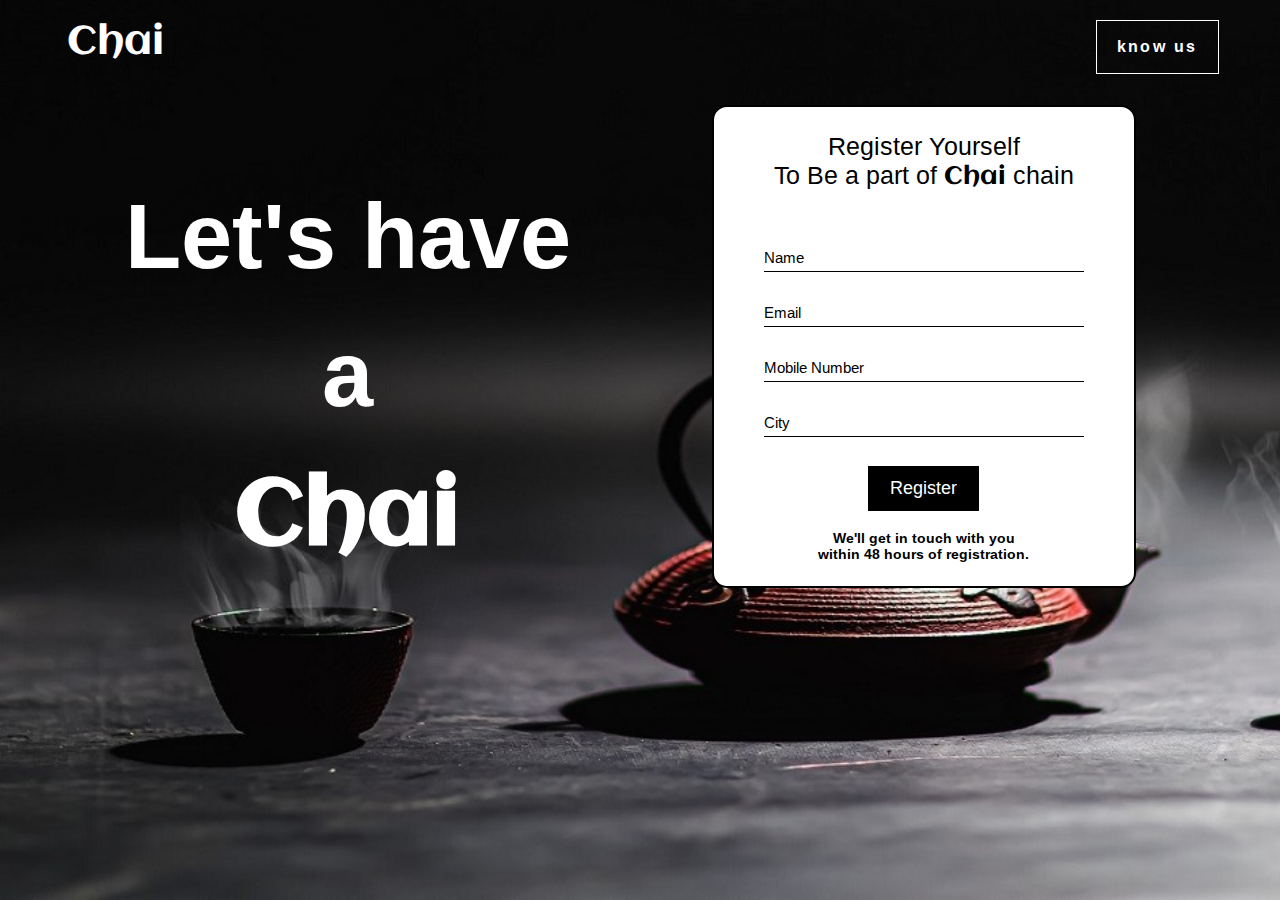
==== Task 1- Landing Page/index.html @ 9ddd6cd7 "Created separate directory for task1" ====
<!DOCTYPE html>
<html lang="en">
<head>
    <meta charset="UTF-8">
    <meta http-equiv="X-UA-Compatible" content="IE=edge">
    <meta name="viewport" content="width=device-width, initial-scale=1.0">
    <link href="https://fonts.googleapis.com/css2?family=Aclonica&family=Arimo&family=Teko:wght@500&family=The+Nautigal:wght@700&display=swap" rel="stylesheet">
    <link rel="stylesheet" href="style.css">
    <title>Chai :) Landing Page</title>
</head>
<body>
    <div class="first_view">
        <div class="nav">
            <p>Chai</p>
            <a href="#">know us</a>
        </div>
        <div class="head">
            <h1>Let's have <br> a <br> <span id="chai">Chai</span></h1>
            <div class="join-us-form">
                
                <form action="#">
                    <p>Register Yourself <br> To Be a part of <span id="form-chai">Chai</span> chain</p>
                    <div class="stylish-input">
                        <input type="text" name="name" autocomplete="off" required>
                        <label for="name" class="label-name">
                            <span class="content">Name</span>
                        </label>
                    </div>
                    <div class="stylish-input">
                        <input type="email" name="email" required>
                        <label for="email" class="label-name">
                            <span class="content">Email</span>
                        </label>
                    </div>
                    <div class="stylish-input">
                        <input type="tel" name="mobile" required>
                        <label for="mobile" class="label-name">
                            <span class="content">Mobile Number</span>
                        </label>
                    </div>
                    <div class="stylish-input">
                        <input type="text" name="city" required>
                        <label for="city" class="label-name">
                            <span class="content">City</span>
                        </label>
                    </div>
                    <br>
                    <input id="submit-button" type="submit" value="Register">
                    <p id="info"> We'll get in touch with you </br> within 48 hours of registration.</p>
                </form>
            </div>

        </div>
    </div>

    <div class="main">
        <div class="we-are-special-in">
            
        </div>
    </div>
    
    
    
</body>
</html>
---- Task 1- Landing Page/style.css ----
body{
    width: 100%;
    margin: 0px;
    font-family: 'Arimo', sans-serif;;
}

.first_view{
    background-image: url(images/tea\ background.jpg);
    background-size: cover;
    width: 100%;
    height: 100vh;
}

.nav{
    margin: auto;
    padding: 20px 0px 0px 5px;
    width: 90%;
    color: white;
    display: flex;
    justify-content:space-between;
    align-items:flex-start;
    position: sticky;
}

.nav p{
    font-family: 'Aclonica', sans-serif;
    font-size: 40px;
    width: fit-content;
    margin-top: 0px;
}

.nav a{
    width: fit-content;
    height: fit-content;
    text-decoration: none;
    color: white;
    border: 1px solid white;
    font-weight: 800;
    padding: 16px 20px;
    letter-spacing: .15em;
}

.nav a:hover{
    background-color: white;
    color: black;
}

.head{
    width: 90%;
    margin: auto;
    display: flex;
    justify-content: space-around;
}

.head h1{
    color: white;
    font-size: 92px;
    line-height: 1.5em;
    text-align: center;
}

.head h1 #chai{
    font-family: 'Aclonica', sans-serif;
}

.head .join-us-form{
    color: white;
}

.head .join-us-form p{
    font-size: 25px;
    padding: 0px 50px;
}


.head .join-us-form #form-chai{
    font-family: 'Aclonica', sans-serif;
}

.head form{
    margin: 0px 20px;
    padding: 0px 10px 10px 10px;
    border: 2px solid rgb(0, 0, 0);
    background-color: white;
    border-radius: 15px;
    display: flex;
    flex-direction: column;
    row-gap: 5px;

}

.head form p{
    color: black;
    font-size: 12px;
    text-align: center;
}

.stylish-input{
    width: 80%;
    align-self: center;
    position: relative;
    height: 50px;
    overflow: hidden;
}

.stylish-input input{
    width: 100%;
    height: 100%;
    color: gray;
    padding-top: 15px;
    border: none;
    outline: none;
}

.stylish-input label{
    position: absolute;
    color: black;
    font-size: 15px;
    bottom: 0px;
    left: 0%;
    width: 100%;
    height: 100%;
    pointer-events: none;
    border-bottom: 1px solid black;
}

.stylish-input label::after{
    content: "";
    position: absolute;
    left: 0px;
    bottom: -1px;
    height: 100%;
    width: 100%;
    border-bottom: 2px solid rgb(150, 97, 62);
    transform: translateX(-100%);
    transition: transform 0.4s ease;
}

.content{
    position: absolute;
    bottom: 5px;
    left: 0px;
    transition: all 0.4s ease;
}

.stylish-input input:focus + .label-name .content, 
.stylish-input input:valid + .label-name .content{
    transform: translateY(-150%);
    font-size: 14px;
    color: black;
}

.stylish-input input:focus + .label-name::after,
.stylish-input input:valid + .label-name::after{
    transform: translateX(0%);
}

.head form #submit-button{
    width: fit-content;
    align-self: center;
    text-align: left;
    background-color: black;
    border: 2px solid black;
    color: white;
    padding: 10px 20px;
    font-size: 18px;
}

.head form #submit-button:hover{
    background-color: white;
    border: 2px solid black;
    color: black;
}

#info{
    font-size: 14px;
    font-weight: 800;
}
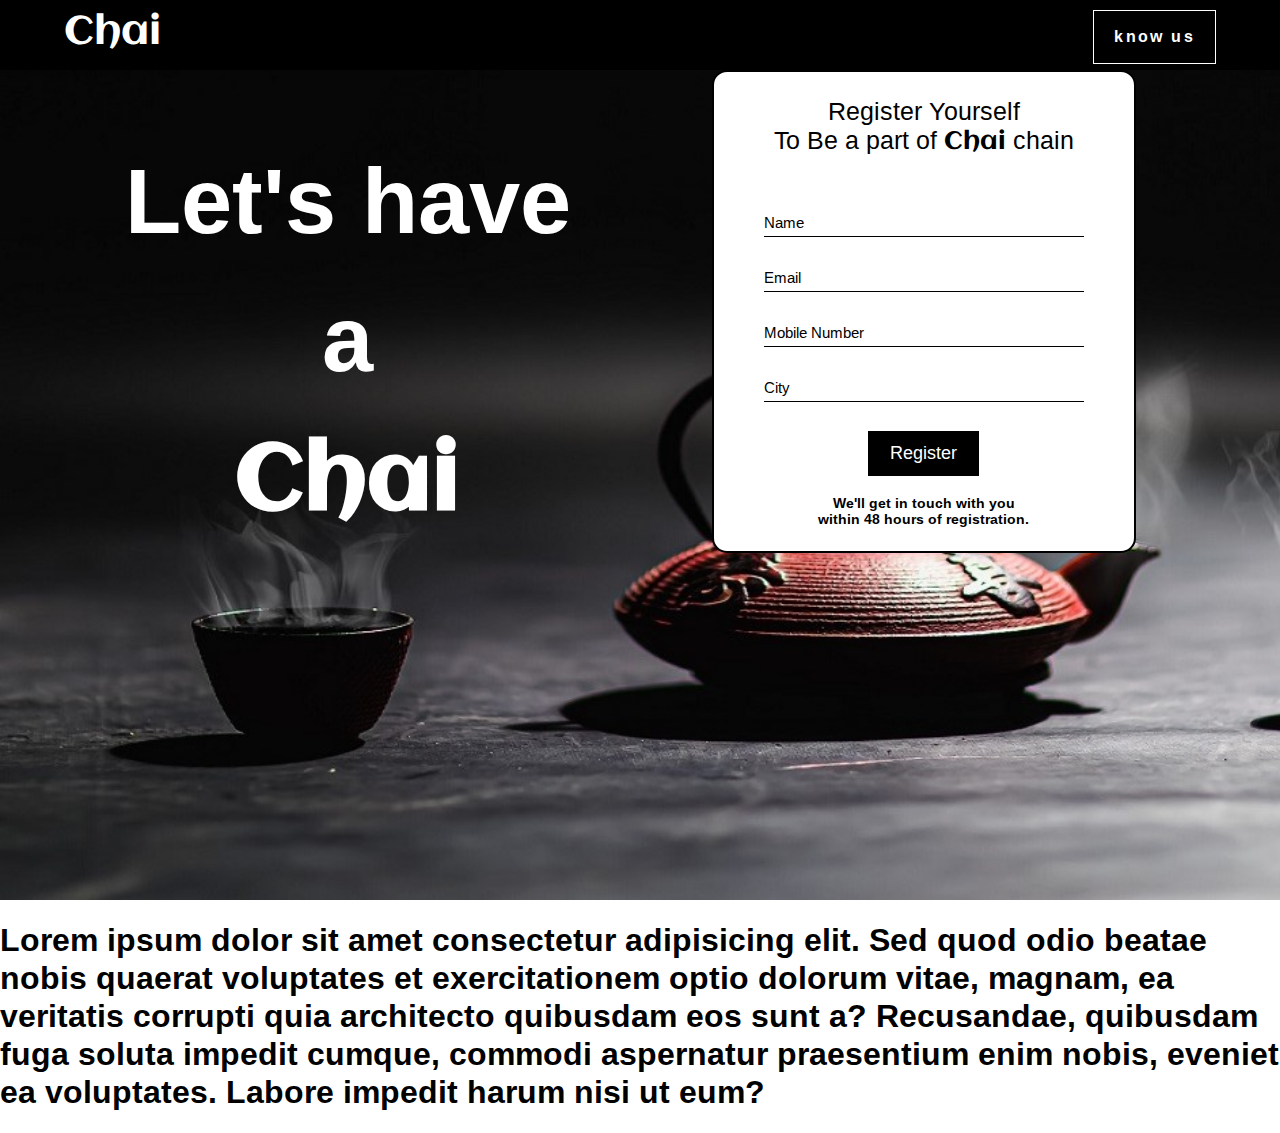
==== commit b9ec5175: "Navabar modified" ====
--- a/Task 1- Landing Page/index.html
+++ b/Task 1- Landing Page/index.html
@@ -55,7 +55,8 @@
 
     <div class="main">
         <div class="we-are-special-in">
-            
+            <h1>Lorem ipsum dolor sit amet consectetur adipisicing elit. Sed quod odio beatae nobis quaerat voluptates et exercitationem optio dolorum vitae, magnam, ea veritatis corrupti quia architecto quibusdam eos sunt a? Recusandae, quibusdam fuga soluta impedit cumque, commodi aspernatur praesentium enim nobis, eveniet ea voluptates. Labore impedit harum nisi ut eum?
+            </h1>
         </div>
     </div>
     
--- a/Task 1- Landing Page/style.css
+++ b/Task 1- Landing Page/style.css
@@ -9,17 +9,21 @@
     background-size: cover;
     width: 100%;
     height: 100vh;
+    
 }
 
 .nav{
     margin: auto;
-    padding: 20px 0px 0px 5px;
-    width: 90%;
+    padding: 10px 0px 0px 0px;
+    height: 60px;
+    background-color: black;
     color: white;
+    z-index: 2;
+    position: sticky;
+    top: 0px;
     display: flex;
     justify-content:space-between;
     align-items:flex-start;
-    position: sticky;
 }
 
 .nav p{
@@ -27,6 +31,7 @@
     font-size: 40px;
     width: fit-content;
     margin-top: 0px;
+    margin-left: 5%;
 }
 
 .nav a{
@@ -38,6 +43,7 @@
     font-weight: 800;
     padding: 16px 20px;
     letter-spacing: .15em;
+    margin-right: 5%;
 }
 
 .nav a:hover{
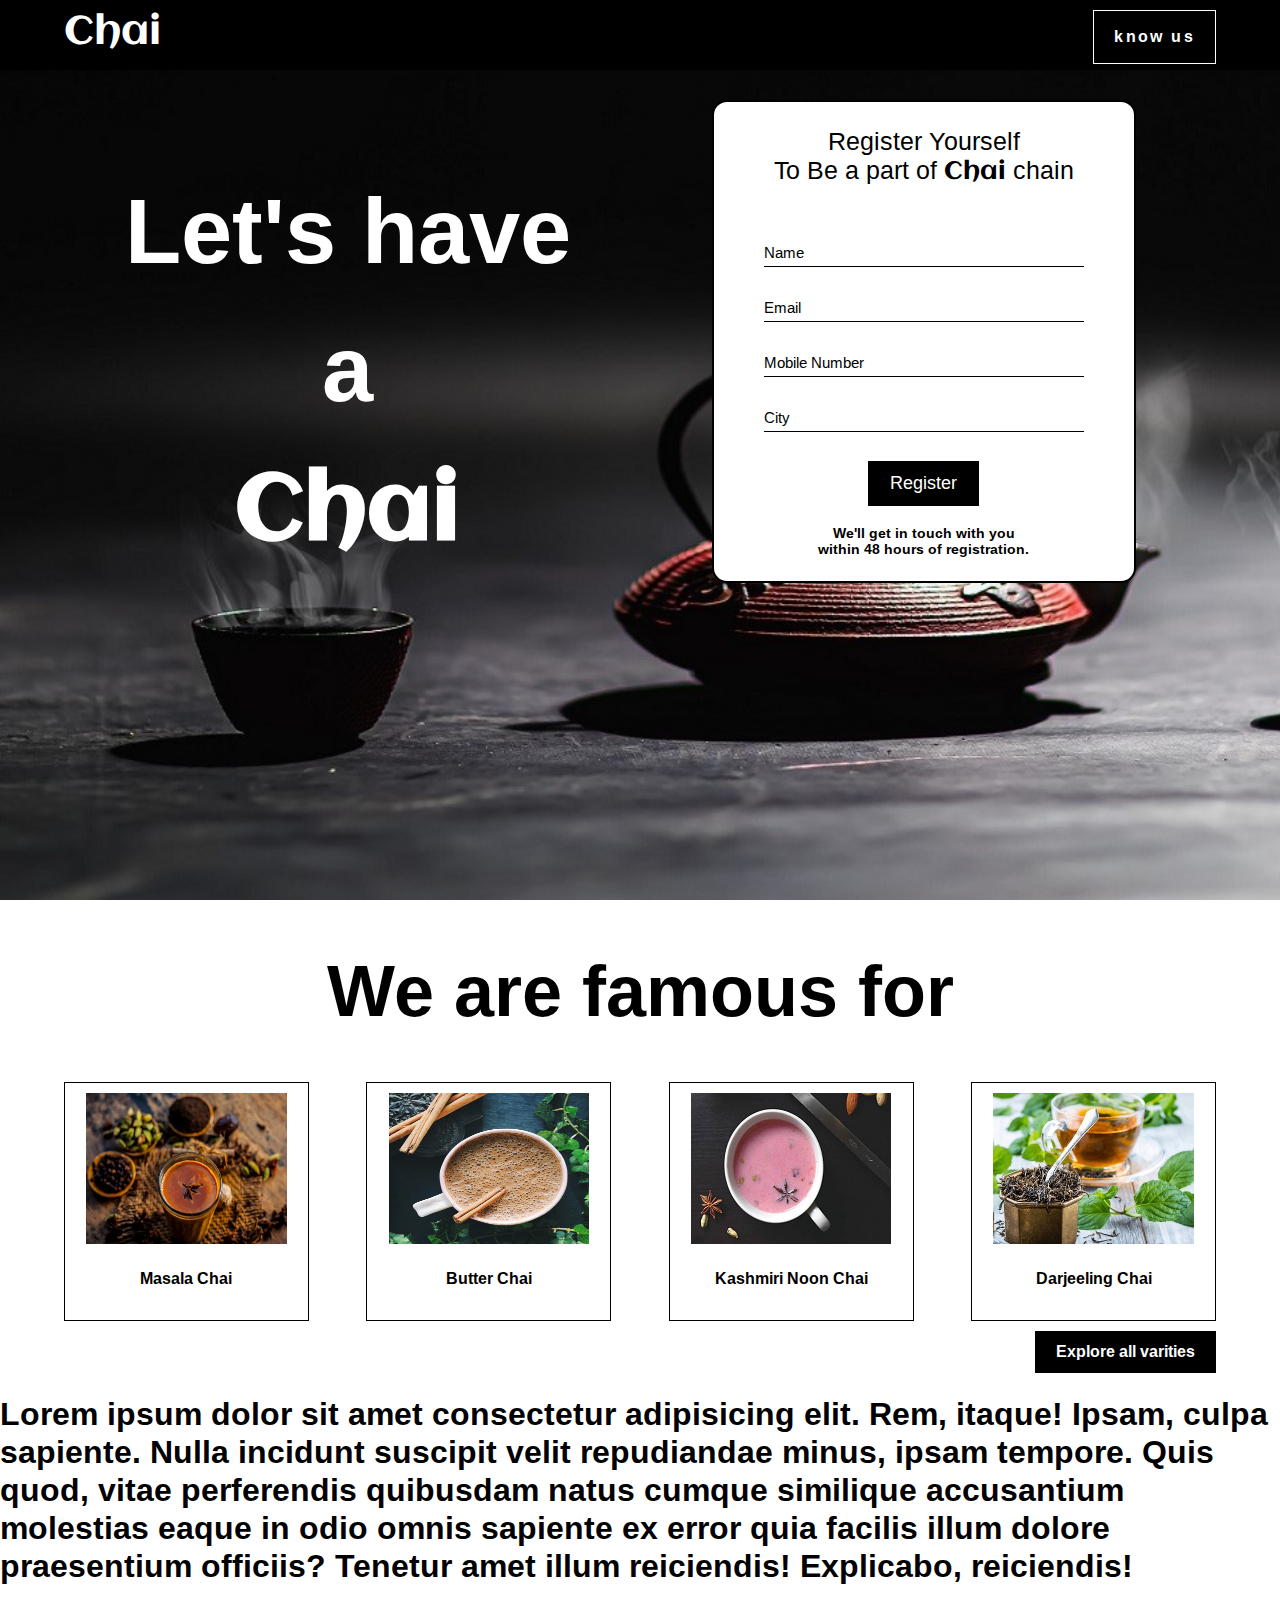
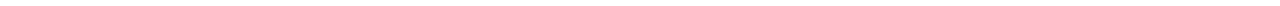
==== commit f76b2987: "Chai varities part created" ====
--- a/Task 1- Landing Page/index.html
+++ b/Task 1- Landing Page/index.html
@@ -54,10 +54,30 @@
     </div>
 
     <div class="main">
-        <div class="we-are-special-in">
-            <h1>Lorem ipsum dolor sit amet consectetur adipisicing elit. Sed quod odio beatae nobis quaerat voluptates et exercitationem optio dolorum vitae, magnam, ea veritatis corrupti quia architecto quibusdam eos sunt a? Recusandae, quibusdam fuga soluta impedit cumque, commodi aspernatur praesentium enim nobis, eveniet ea voluptates. Labore impedit harum nisi ut eum?
-            </h1>
+        <div class="we-are-famous-for">
+            <h1>We are famous for</h1>
+            <div class="card-box">
+                <div class="card">
+                    <img src="images/masala_chai.jpg" alt="">
+                    <h4>Masala Chai</h4>
+                </div>
+                <div class="card">
+                    <img src="images/butter_chai.jpg" alt="">
+                    <h4>Butter Chai</h4>
+                </div>
+                <div class="card">
+                    <img src="images/kashmiri_noon_chai.jfif" alt="">
+                    <h4>Kashmiri Noon Chai</h4>
+                </div>
+                <div class="card">
+                    <img src="images/nilgiri_chai.jpg" alt="">
+                    <h4>Darjeeling Chai</h4>
+                </div>
+            </div>
+            <a href="#">Explore all varities</a>
         </div>
+        
+        <h1>Lorem ipsum dolor sit amet consectetur adipisicing elit. Rem, itaque! Ipsam, culpa sapiente. Nulla incidunt suscipit velit repudiandae minus, ipsam tempore. Quis quod, vitae perferendis quibusdam natus cumque similique accusantium molestias eaque in odio omnis sapiente ex error quia facilis illum dolore praesentium officiis? Tenetur amet illum reiciendis! Explicabo, reiciendis!</h1>
     </div>
     
     
--- a/Task 1- Landing Page/style.css
+++ b/Task 1- Landing Page/style.css
@@ -1,7 +1,8 @@
 body{
     width: 100%;
     margin: 0px;
-    font-family: 'Arimo', sans-serif;;
+    font-family: 'Arimo', sans-serif;
+    display: initial;
 }
 
 .first_view{
@@ -54,6 +55,7 @@
 .head{
     width: 90%;
     margin: auto;
+    margin-top: 30px;
     display: flex;
     justify-content: space-around;
 }
@@ -181,4 +183,53 @@
 #info{
     font-size: 14px;
     font-weight: 800;
+}
+
+.we-are-famous-for{
+    width: 90%;
+    margin: auto;
+    display: flex;
+    flex-direction: column;
+}
+
+.we-are-famous-for h1{
+    text-align: center;
+    font-size: 72px;
+    font-weight: 800;
+}
+
+.we-are-famous-for .card-box{
+    display: flex;
+    justify-content: space-around;
+    column-gap: 5%;
+}
+
+.card-box .card{
+    width: fit-content;
+    align-items: center;
+    text-align: center;
+    border: 1px solid black;
+    padding: 10px 10px;
+}
+
+.card img{
+    width: 90%;
+}
+
+.we-are-famous-for a{
+    margin-top: 10px;
+    width: fit-content;
+    align-self: flex-end;
+    text-decoration: none;
+    background-color: black;
+    color: white;
+    padding: 10px 20px;
+    border: 1px solid black;
+    font-weight: 600;
+}
+
+.we-are-famous-for a:hover{
+    color: black;
+    border: 1px solid black;
+    background-color: white;
 }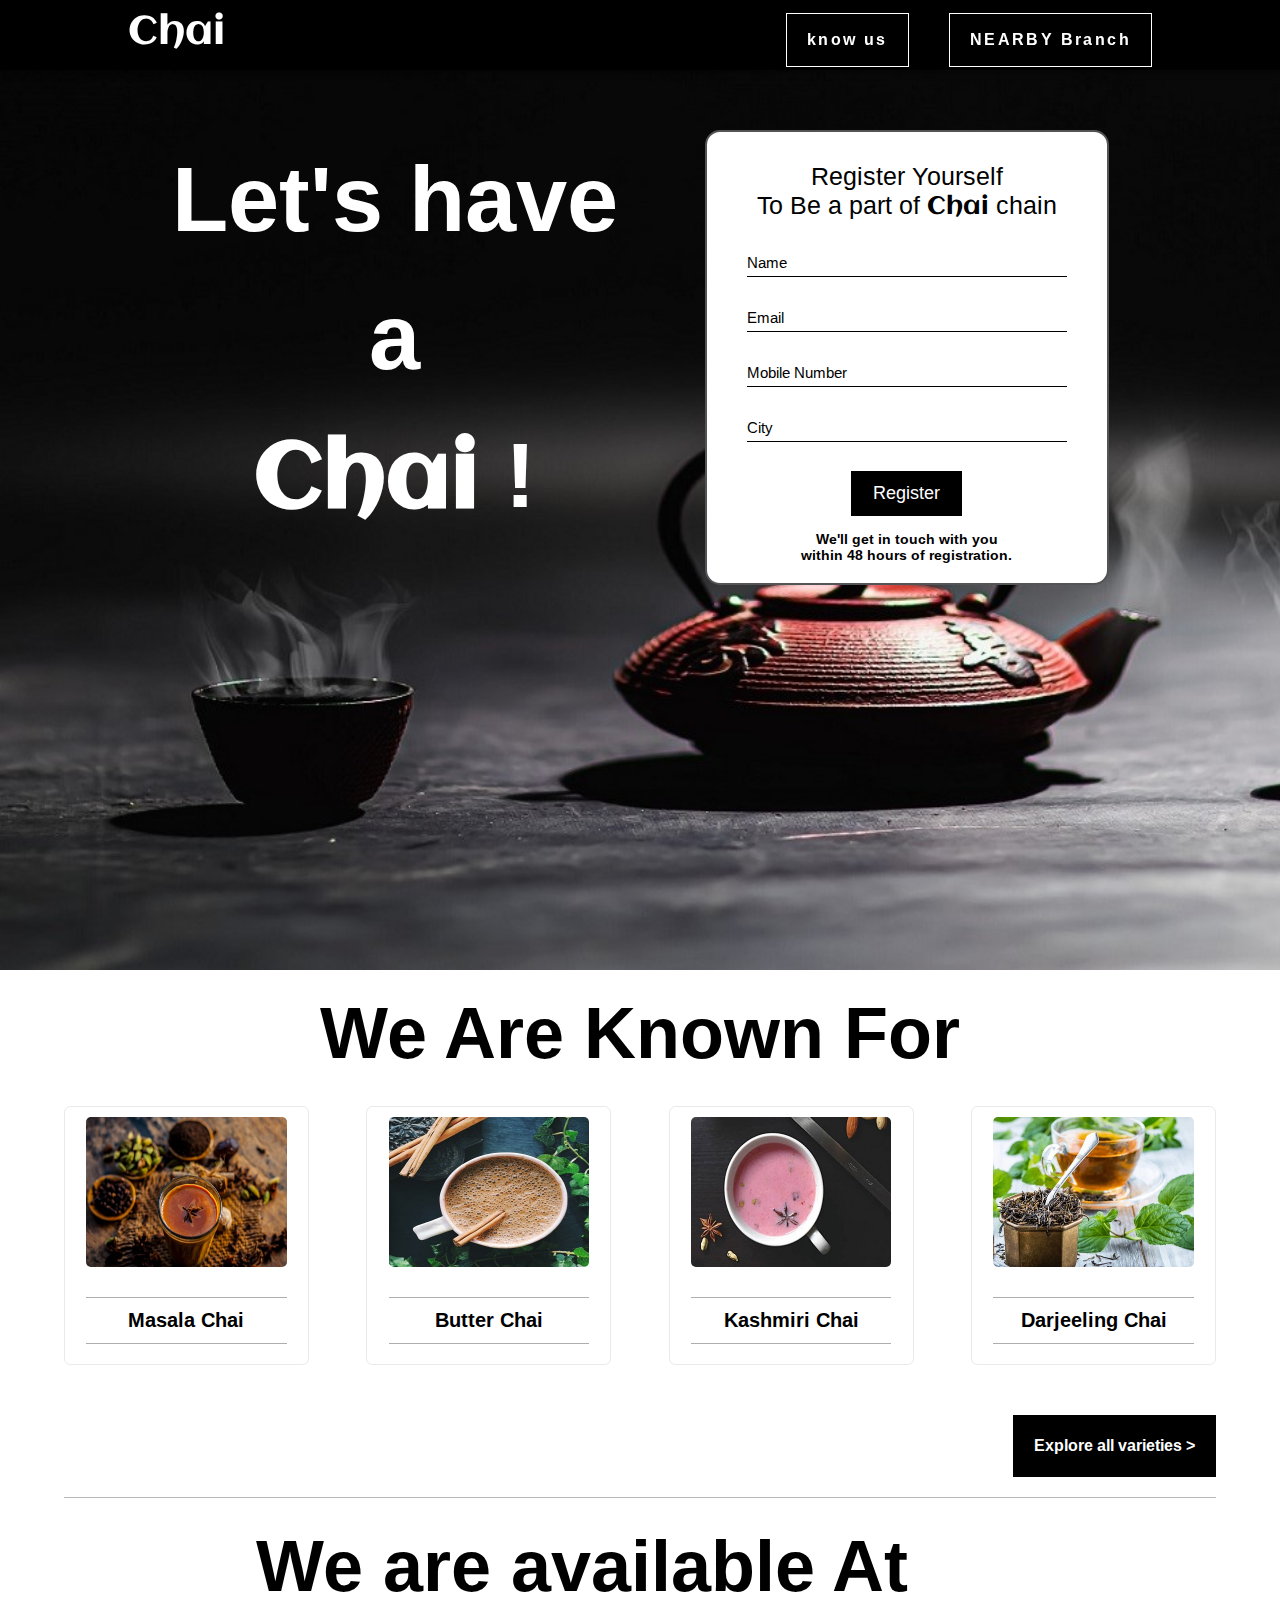
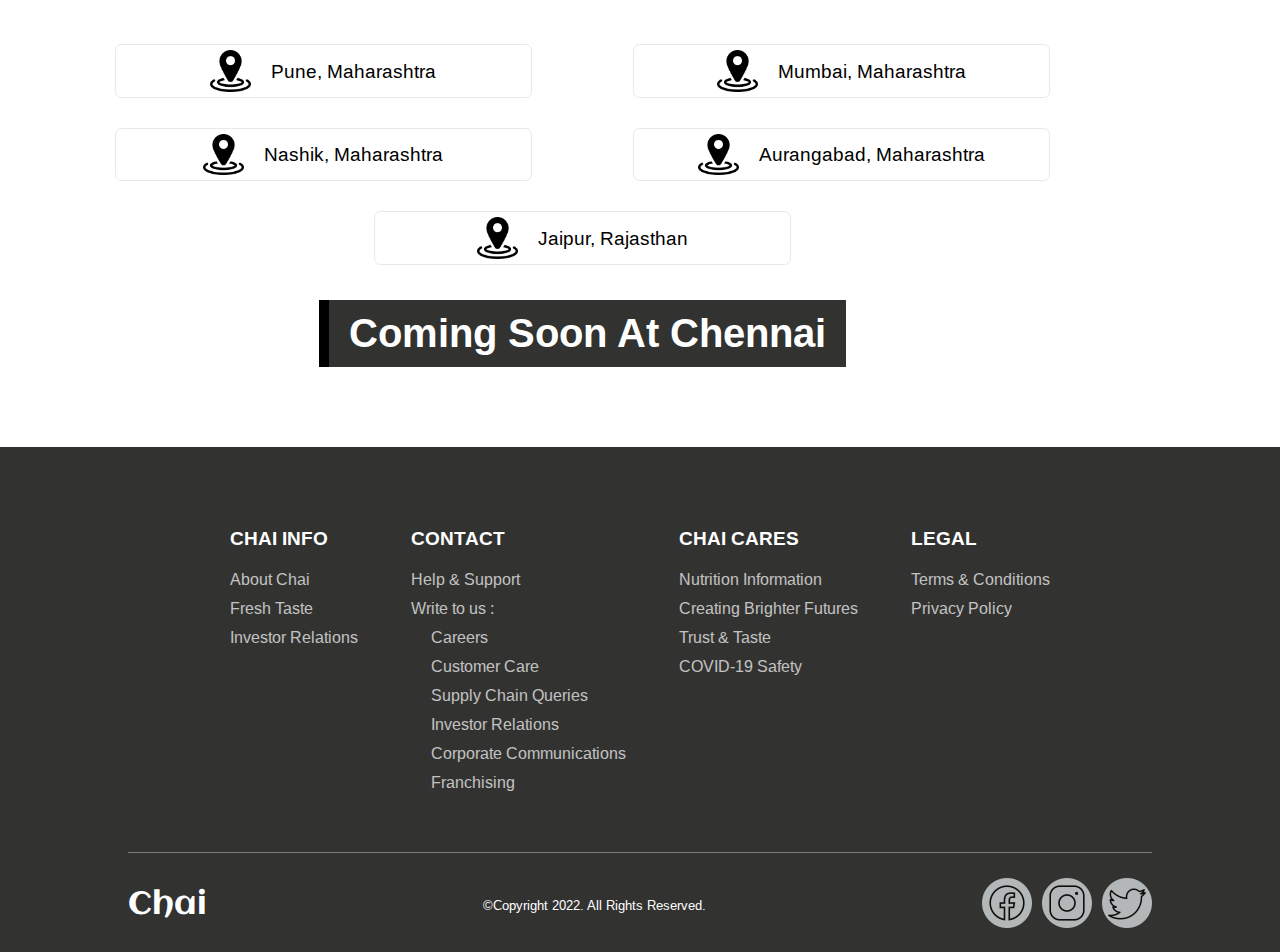
==== commit 3305a6ae: "full landing page is ready but not responsive" ====
--- a/Task 1- Landing Page/index.html
+++ b/Task 1- Landing Page/index.html
@@ -9,13 +9,19 @@
     <title>Chai :) Landing Page</title>
 </head>
 <body>
+    <div class="nav">
+        <p>Chai</p>
+        <div class="right-side-nav">
+            <a href="#">know us</a>
+            <a href="#">NEARBY Branch</a> 
+        </div>
+    </div>
     <div class="first_view">
-        <div class="nav">
-            <p>Chai</p>
-            <a href="#">know us</a>
-        </div>
-        <div class="head">
-            <h1>Let's have <br> a <br> <span id="chai">Chai</span></h1>
+    
+        <div class="header">
+            <div class="left-header">
+                <h1>Let's have <br> a <br> <span id="chai">Chai </span> !</h1>
+            </div>
             <div class="join-us-form">
                 
                 <form action="#">
@@ -55,7 +61,7 @@
 
     <div class="main">
         <div class="we-are-famous-for">
-            <h1>We are famous for</h1>
+            <h1>We Are Known For</h1>
             <div class="card-box">
                 <div class="card">
                     <img src="images/masala_chai.jpg" alt="">
@@ -67,17 +73,104 @@
                 </div>
                 <div class="card">
                     <img src="images/kashmiri_noon_chai.jfif" alt="">
-                    <h4>Kashmiri Noon Chai</h4>
+                    <h4>Kashmiri Chai</h4>
                 </div>
                 <div class="card">
                     <img src="images/nilgiri_chai.jpg" alt="">
                     <h4>Darjeeling Chai</h4>
                 </div>
             </div>
-            <a href="#">Explore all varities</a>
+            <a href="#">Explore all varieties ></a>
+        </div>
+
+        <hr>
+        
+        <div class="we-are-available">
+            <h1>We are available At</h1>
+            <div class="box-location">
+                <div class="location">
+                    <img src="images/location.png" alt="location_icon">
+                    <p>Pune, Maharashtra</p>
+                </div>
+                <div class="location">
+                    <img src="images/location.png" alt="location_icon">
+                    <p>Mumbai, Maharashtra</p>
+                </div>
+                <div class="location">
+                    <img src="images/location.png" alt="location_icon">
+                    <p>Nashik, Maharashtra</p>
+                </div>
+                <div class="location">
+                    <img src="images/location.png" alt="location_icon">
+                    <p>Aurangabad, Maharashtra</p>
+                </div>
+                <div class="location">
+                    <img src="images/location.png" alt="location_icon">
+                    <p>Jaipur, Rajasthan</p>
+                </div>
+            </div>
+            <p id="coming-soon">Coming Soon At Chennai</p>
+
         </div>
         
-        <h1>Lorem ipsum dolor sit amet consectetur adipisicing elit. Rem, itaque! Ipsam, culpa sapiente. Nulla incidunt suscipit velit repudiandae minus, ipsam tempore. Quis quod, vitae perferendis quibusdam natus cumque similique accusantium molestias eaque in odio omnis sapiente ex error quia facilis illum dolore praesentium officiis? Tenetur amet illum reiciendis! Explicabo, reiciendis!</h1>
+    </div>
+
+    <div class="footer">
+        <div class="inner-footer">
+        <div class="footer-main">
+        <div class="footer-main-col">
+            <h3><span>CHAI</span> INFO</h3>
+            <ul>
+                <a href="#"><li>About <span>Chai</span> </li></a>
+                <a href="#"><li>Fresh Taste</li></a>
+                <a href="#"><li>Investor Relations</li></a>
+            </ul>
+        </div>
+        <div class="footer-main-col">
+            <h3>CONTACT</h3>
+            <ul>
+                <a href="#"><li>Help & Support</li></a>
+                <li>Write to us :</li>
+                <a href=""><li class="sp-list">Careers</li></a>
+                <a href="#"><li class="sp-list">Customer Care</li></a>
+                <a href="#"><li class="sp-list">Supply Chain Queries</li></a>
+                <a href="#"><li class="sp-list">Investor Relations</li></a>
+                <a href="#"><li class="sp-list">Corporate Communications</li></a>
+                <a href="#"><li class="sp-list">Franchising</li></a>
+            </ul>
+        </div>
+
+        <div class="footer-main-col">
+            <h3>CHAI CARES</h3>
+            <ul>
+                <a href="#"><li>Nutrition Information</li></a>
+                <a href="#"><li>Creating Brighter Futures</li></a>
+                <a href="#"><li>Trust & Taste</li></a>
+                <a href="#"><li>COVID-19 Safety</li></a>
+            </ul>
+        </div>
+
+        <div class="footer-main-col">
+            <h3>LEGAL</h3>
+            <ul>
+                <a href="#"><li>Terms & Conditions</li></a>
+                <a href="#"><li>Privacy Policy</li></a>
+            </ul>
+        </div>
+        </div>
+
+        <hr>
+        <div class="footer-bottom">
+            <p id="bottom-logo">Chai</p>
+            <p id="copyright">&copyCopyright 2022. All Rights Reserved.</p>
+            <div class="social-media-logos">
+                <a href="#"><img src="images/facebook.png" alt=""></a>
+                <a href="#"><img src="images/instagram.png" alt=""></a>
+                <a href="#"><img src="images/twitter.png" alt=""></a>
+            </div>
+        </div>
+    </div> 
+        
     </div>
     
     
--- a/Task 1- Landing Page/style.css
+++ b/Task 1- Landing Page/style.css
@@ -1,8 +1,60 @@
+*{
+    margin: 0px;
+}
+
 body{
     width: 100%;
     margin: 0px;
     font-family: 'Arimo', sans-serif;
-    display: initial;
+}
+
+.nav{
+    margin: auto;
+    padding: 10px 0px 0px 0px;
+    height: 60px;
+    background-color: black;
+    color: white;
+    z-index: 22;
+    position: sticky;
+    top: 0px;
+    box-shadow: 0 2px 6px rgb(0 0 0 / 30%), 0 3px 8px rgb(0 0 0 / 20%);
+    display: flex;
+    justify-content:space-between;
+    align-items:flex-start;
+}
+
+.nav p{
+    font-family: 'Aclonica', sans-serif;
+    font-size: 40px;
+    width: fit-content;
+    margin-top: 0px;
+    margin-left: 10%;
+}
+
+.nav .right-side-nav{
+    width: fit-content;
+    height: fit-content;
+    margin-right: 10%;
+    align-self: center;
+    display: flex;
+    justify-content: space-between;
+    column-gap: 40px;
+}
+
+.right-side-nav a{
+    width: fit-content;
+    height: fit-content;
+    text-decoration: none;
+    color: white;
+    border: 1px solid white;
+    font-weight: 800;
+    padding: 16px 20px;
+    letter-spacing: .15em;
+}
+
+.nav a:hover{
+    background-color: white;
+    color: black;
 }
 
 .first_view{
@@ -10,97 +62,65 @@
     background-size: cover;
     width: 100%;
     height: 100vh;
-    
-}
-
-.nav{
-    margin: auto;
-    padding: 10px 0px 0px 0px;
-    height: 60px;
-    background-color: black;
-    color: white;
-    z-index: 2;
-    position: sticky;
-    top: 0px;
-    display: flex;
-    justify-content:space-between;
-    align-items:flex-start;
-}
-
-.nav p{
-    font-family: 'Aclonica', sans-serif;
-    font-size: 40px;
-    width: fit-content;
-    margin-top: 0px;
-    margin-left: 5%;
-}
-
-.nav a{
-    width: fit-content;
-    height: fit-content;
-    text-decoration: none;
-    color: white;
-    border: 1px solid white;
-    font-weight: 800;
-    padding: 16px 20px;
-    letter-spacing: .15em;
-    margin-right: 5%;
-}
-
-.nav a:hover{
-    background-color: white;
-    color: black;
-}
-
-.head{
-    width: 90%;
-    margin: auto;
-    margin-top: 30px;
+}
+
+.header{
+    width: 80%;
+    height: fit-content;
+    margin: auto;
+    padding: 60px 0px;
     display: flex;
     justify-content: space-around;
 }
 
-.head h1{
+.left-header{
+    display: flex;
+    flex-direction: column;
+}
+
+.left-header h1{
     color: white;
     font-size: 92px;
     line-height: 1.5em;
     text-align: center;
 }
 
-.head h1 #chai{
+
+.header h1 #chai{
     font-family: 'Aclonica', sans-serif;
 }
 
-.head .join-us-form{
-    color: white;
-}
-
-.head .join-us-form p{
+.header .join-us-form{
+    color: white;
+    height: fit-content;
+}
+
+.header .join-us-form p{
     font-size: 25px;
     padding: 0px 50px;
 }
 
 
-.head .join-us-form #form-chai{
+.header .join-us-form #form-chai{
     font-family: 'Aclonica', sans-serif;
 }
 
-.head form{
-    margin: 0px 20px;
-    padding: 0px 10px 10px 10px;
-    border: 2px solid rgb(0, 0, 0);
+.header form{
+    padding: 20px 0px;
+    border: 2px solid #535455;
     background-color: white;
     border-radius: 15px;
     display: flex;
     flex-direction: column;
     row-gap: 5px;
-
-}
-
-.head form p{
+    align-self: center;
+}
+
+.header form p{
     color: black;
     font-size: 12px;
     text-align: center;
+    margin-top: 10px;
 }
 
 .stylish-input{
@@ -163,7 +183,7 @@
     transform: translateX(0%);
 }
 
-.head form #submit-button{
+.header form #submit-button{
     width: fit-content;
     align-self: center;
     text-align: left;
@@ -174,7 +194,7 @@
     font-size: 18px;
 }
 
-.head form #submit-button:hover{
+.header form #submit-button:hover{
     background-color: white;
     border: 2px solid black;
     color: black;
@@ -185,11 +205,16 @@
     font-weight: 800;
 }
 
+.main{
+    width: 90%;
+    margin: auto;
+}
+
 .we-are-famous-for{
-    width: 90%;
-    margin: auto;
-    display: flex;
-    flex-direction: column;
+    margin: 20px 0px;
+    display: flex;
+    flex-direction: column;
+    row-gap: 30px;
 }
 
 .we-are-famous-for h1{
@@ -208,22 +233,44 @@
     width: fit-content;
     align-items: center;
     text-align: center;
-    border: 1px solid black;
+    border: 0.1rem solid #e7e9ed;    border-radius: 0.4rem;
     padding: 10px 10px;
+    overflow: hidden;
+    background-color: white;
+    display: flex;
+    flex-direction: column;
+    row-gap: 30px;
+
+}
+
+.card:hover{
+    box-shadow: 10px 10px 15px rgb(0 0 0 / 40%);
+    transition: 1s;
 }
 
 .card img{
     width: 90%;
+    border-radius: 5px;
+}
+
+.card h4{
+    width: 90%;
+    margin: auto;
+    margin-bottom: 10px;
+    font-size: 20px;
+    padding: 10px 0px;
+    border-top: 1px solid rgb(173, 173, 173);
+    border-bottom: 1px solid rgb(173, 173, 173);
 }
 
 .we-are-famous-for a{
-    margin-top: 10px;
+    margin-top: 20px;
     width: fit-content;
     align-self: flex-end;
     text-decoration: none;
     background-color: black;
     color: white;
-    padding: 10px 20px;
+    padding: 20px 20px;
     border: 1px solid black;
     font-weight: 600;
 }
@@ -232,4 +279,163 @@
     color: black;
     border: 1px solid black;
     background-color: white;
-}+}
+
+.we-are-available{
+    margin: 20px 0px 80px 0px;
+    width: 90%;
+    display: flex;
+    flex-direction: column;
+    row-gap: 30px;
+}
+
+.we-are-available h1{
+    text-align: center;
+    font-size: 72px;
+    font-weight: 800;
+}
+
+.box-location{
+    display: flex;
+    flex-direction: row;
+    justify-content: space-around;
+    flex-wrap: wrap;
+    row-gap: 20px;
+
+}
+
+.location{
+    column-gap: 20px;
+}
+
+.location img{
+    width: 10%;
+    margin: 5px 0px;
+    height: fit-content;
+    align-self: center;
+}
+
+.location p{
+    height: fit-content;
+    align-self: center;
+    font-size: 1.2rem;
+    font-weight: 500;
+}
+
+.box-location .location{
+    width: 40%;
+    margin: 5px 0px;
+    border: 0.1rem solid #e7e9ed;border-radius: 0.4rem;
+    display: flex;
+    justify-content:center;
+}
+
+.box-location .location:hover{
+    box-shadow: 10px 10px 15px rgb(0 0 0 / 40%);
+    transition: 1s;
+}
+
+.we-are-available #coming-soon{
+    width: fit-content;
+    align-self: center;
+    font-size: 40px;
+    padding: 10px 20px;
+    background-color: #323231;
+    color: white;
+    font-weight: 800;
+    border-left: 10px solid black;
+
+}
+
+.footer{
+    margin-bottom: 0px;
+    background-color: #323231;
+    color: white;
+}
+
+.inner-footer{
+    width: 80%;
+    margin: auto;
+}
+
+.footer-main{
+    width: 80%;
+    margin: auto;
+    padding: 60px 0px;
+    display: flex;
+    justify-content: space-between;
+}
+
+.footer-main-col{
+    display: flex;
+    flex-direction: column;
+    column-gap: 25px;
+}
+
+.footer-main-col h3{
+    text-align: left;
+    padding: 20px 0px;
+    font-weight: 800;
+}
+
+ul{
+    padding-left: 0px;
+    display: flex;
+    flex-direction: column;
+    row-gap: 10px;
+}
+
+li{
+    list-style-type: none;
+    margin-left: 0px;
+    opacity: .7;
+    font-size: 1rem;
+    font-weight: 500;
+}
+
+li.sp-list{
+    padding-left: 20px;
+}
+
+.footer-main-col a{
+    text-decoration: none;
+    color: white;
+}
+
+hr{
+    height: 5px;
+    opacity: .7;
+    border-bottom: none;
+    border-right: none;
+    border-left: none;
+}
+
+.footer-bottom{
+    padding: 20px 0px;
+    display: flex;
+    justify-content: space-between;
+}
+
+#bottom-logo{
+    height: fit-content;
+    align-self: center;
+    font-family: 'Aclonica', sans-serif;
+    font-size: 2rem;
+}
+
+#copyright{
+    align-self: center;
+    font-size: .8rem;
+}
+
+.social-media-logos{
+    display: flex;
+    justify-content: space-between;
+    column-gap: 10px;
+}
+
+.social-media-logos img{
+    width: 50px;
+    opacity: .7;
+}
+
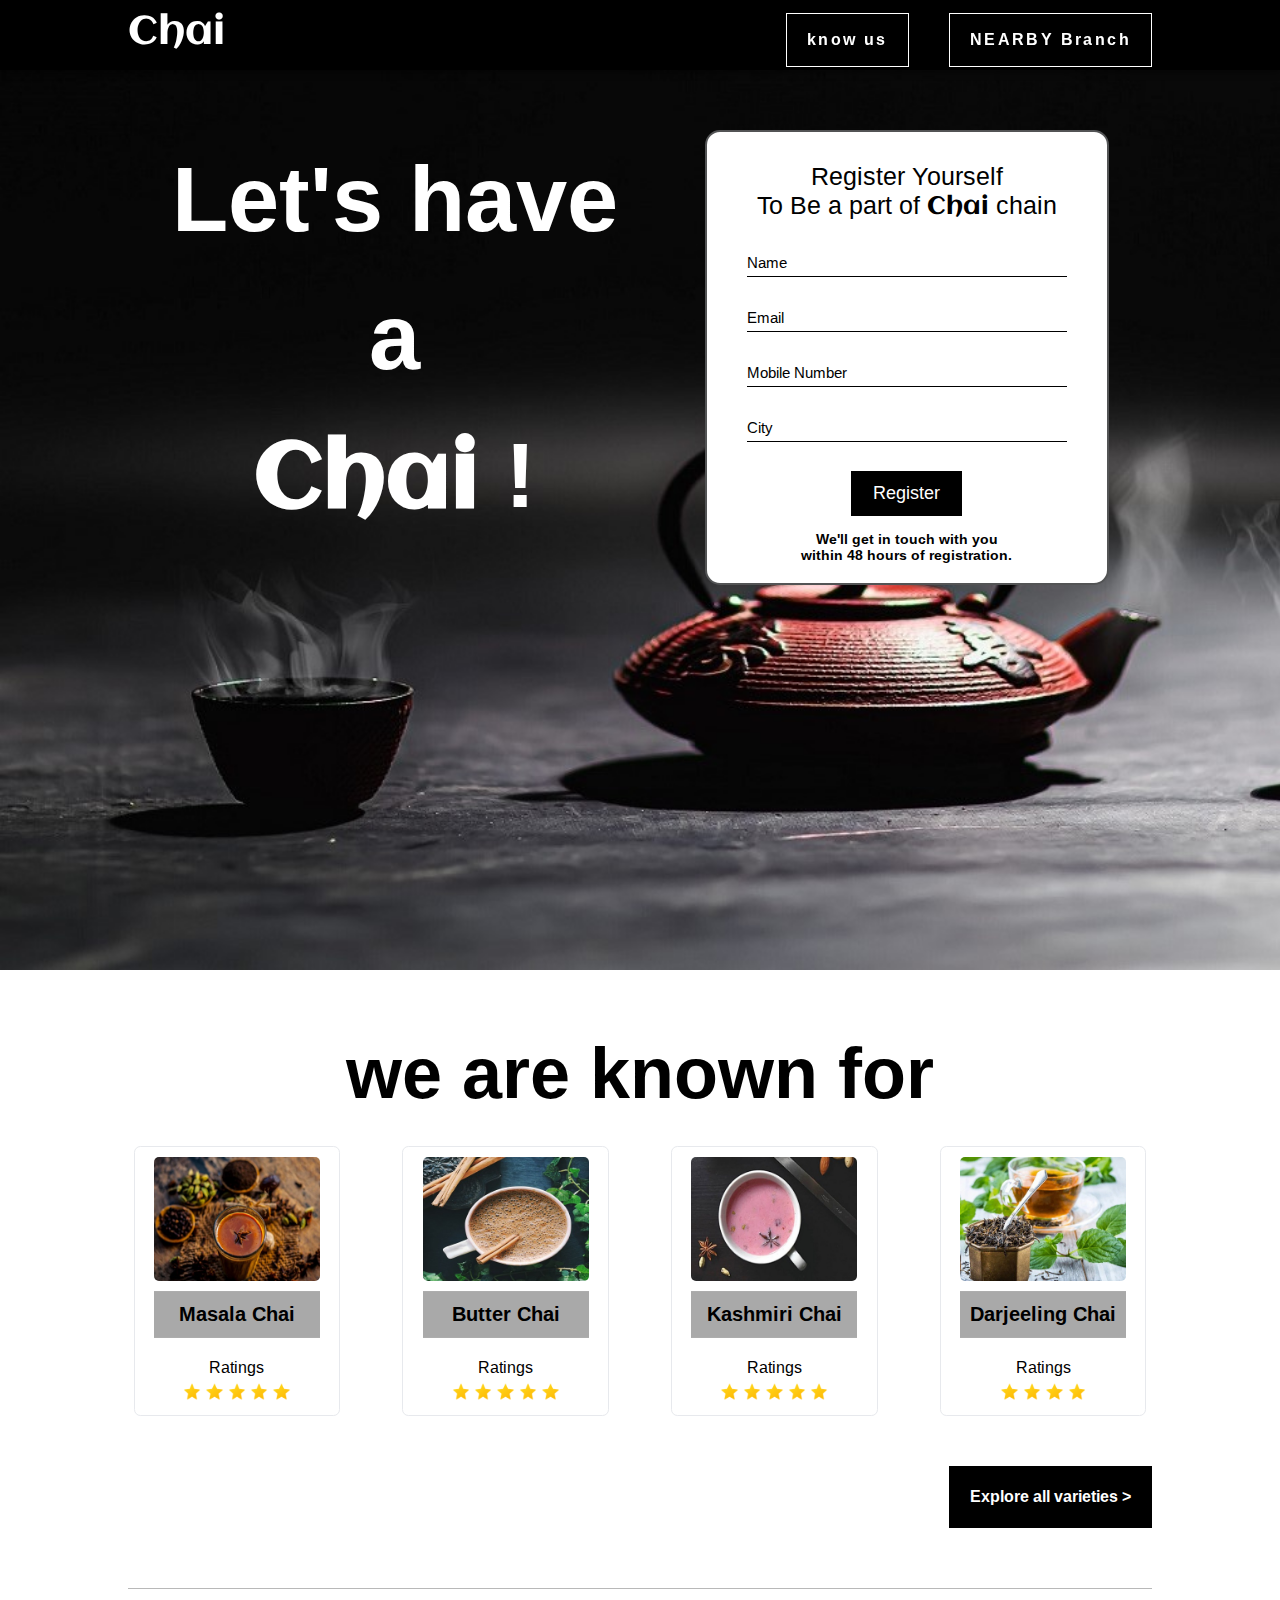
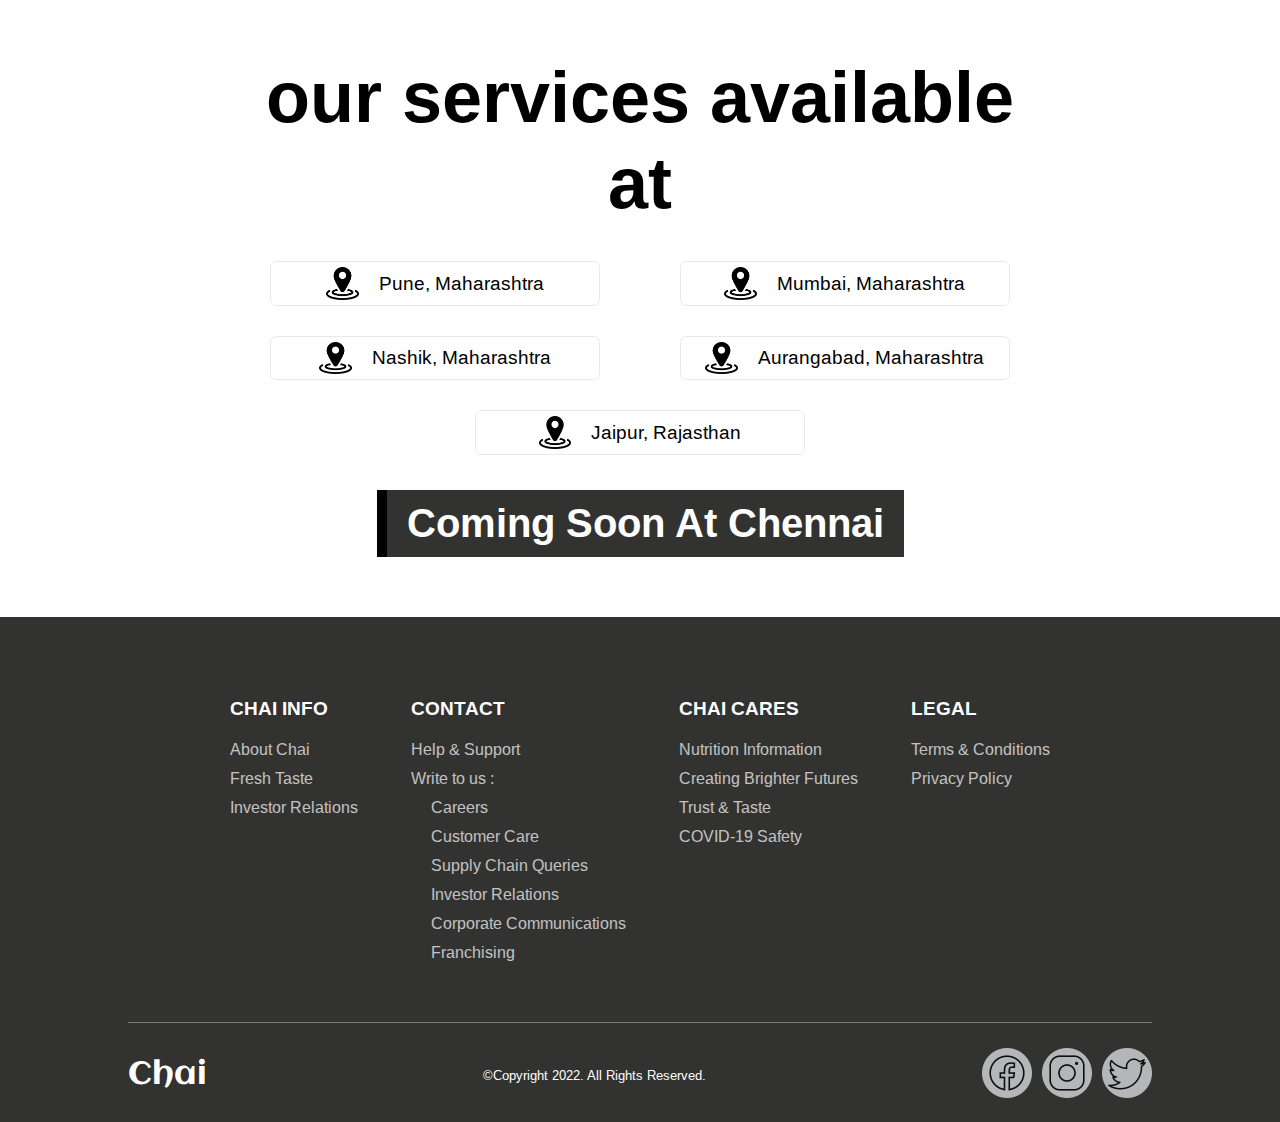
==== commit e2f23115: "Fully responsive landing Page is ready" ====
--- a/Task 1- Landing Page/index.html
+++ b/Task 1- Landing Page/index.html
@@ -61,23 +61,70 @@
 
     <div class="main">
         <div class="we-are-famous-for">
-            <h1>We Are Known For</h1>
+            <h1>we are known for</h1>
             <div class="card-box">
                 <div class="card">
                     <img src="images/masala_chai.jpg" alt="">
                     <h4>Masala Chai</h4>
+                    <div class="ratings">
+                        <div>
+                            <p>Ratings</p>
+                        </div>
+                        <div>
+                            <img src="images/star.png" alt="">
+                            <img src="images/star.png" alt="">
+                            <img src="images/star.png" alt="">
+                            <img src="images/star.png" alt="">
+                            <img src="images/star.png" alt="">
+                        </div>
+                    </div>
                 </div>
                 <div class="card">
                     <img src="images/butter_chai.jpg" alt="">
                     <h4>Butter Chai</h4>
+                    <div class="ratings">
+                        <div>
+                            <p>Ratings</p>
+                        </div>
+                        <div>
+                            <img src="images/star.png" alt="">
+                            <img src="images/star.png" alt="">
+                            <img src="images/star.png" alt="">
+                            <img src="images/star.png" alt="">
+                            <img src="images/star.png" alt="">
+                        </div>
+                    </div>
                 </div>
                 <div class="card">
                     <img src="images/kashmiri_noon_chai.jfif" alt="">
                     <h4>Kashmiri Chai</h4>
+                    <div class="ratings">
+                        <div>
+                            <p>Ratings</p>
+                        </div>
+                        <div>
+                            <img src="images/star.png" alt="">
+                            <img src="images/star.png" alt="">
+                            <img src="images/star.png" alt="">
+                            <img src="images/star.png" alt="">
+                            <img src="images/star.png" alt="">
+                        </div>
+                    </div>
                 </div>
                 <div class="card">
                     <img src="images/nilgiri_chai.jpg" alt="">
                     <h4>Darjeeling Chai</h4>
+                    <div class="ratings">
+                        <div>
+                            <p>Ratings</p>
+                        </div>
+                        <div>
+                            <img src="images/star.png" alt="">
+                            <img src="images/star.png" alt="">
+                            <img src="images/star.png" alt="">
+                            <img src="images/star.png" alt="">
+                        </div>
+                    </div>
                 </div>
             </div>
             <a href="#">Explore all varieties ></a>
@@ -86,7 +133,7 @@
         <hr>
         
         <div class="we-are-available">
-            <h1>We are available At</h1>
+            <h1>our services available at</h1>
             <div class="box-location">
                 <div class="location">
                     <img src="images/location.png" alt="location_icon">
--- a/Task 1- Landing Page/style.css
+++ b/Task 1- Landing Page/style.css
@@ -206,12 +206,12 @@
 }
 
 .main{
-    width: 90%;
+    width: 80%;
     margin: auto;
 }
 
 .we-are-famous-for{
-    margin: 20px 0px;
+    margin: 60px 0px;
     display: flex;
     flex-direction: column;
     row-gap: 30px;
@@ -227,10 +227,12 @@
     display: flex;
     justify-content: space-around;
     column-gap: 5%;
+    flex-wrap: wrap;
+    row-gap: 30px;
 }
 
 .card-box .card{
-    width: fit-content;
+    width: 18%;
     align-items: center;
     text-align: center;
     border: 0.1rem solid #e7e9ed;    border-radius: 0.4rem;
@@ -239,7 +241,7 @@
     background-color: white;
     display: flex;
     flex-direction: column;
-    row-gap: 30px;
+    row-gap: 10px;
 
 }
 
@@ -254,13 +256,26 @@
 }
 
 .card h4{
+    background-color: darkgray;
     width: 90%;
     margin: auto;
     margin-bottom: 10px;
     font-size: 20px;
-    padding: 10px 0px;
+    padding: 10px 0px 10px 0px;
     border-top: 1px solid rgb(173, 173, 173);
     border-bottom: 1px solid rgb(173, 173, 173);
+}
+
+.card .ratings{
+    display: flex;
+    flex-direction: column;
+    row-gap: 5px;
+    justify-content: center;
+}
+
+.ratings img{
+    width: 10%;
+    align-self: center;
 }
 
 .we-are-famous-for a{
@@ -282,8 +297,8 @@
 }
 
 .we-are-available{
-    margin: 20px 0px 80px 0px;
-    width: 90%;
+    margin: 60px auto;
+    width: 80%;
     display: flex;
     flex-direction: column;
     row-gap: 30px;
@@ -305,6 +320,7 @@
 }
 
 .location{
+    width: 30%;
     column-gap: 20px;
 }
 
@@ -364,6 +380,8 @@
     padding: 60px 0px;
     display: flex;
     justify-content: space-between;
+    flex-wrap: wrap;
+    row-gap: 50px;
 }
 
 .footer-main-col{
@@ -439,3 +457,155 @@
     opacity: .7;
 }
 
+
+@media (min-width: 768px) and (max-width: 1050px) {
+    .left-header h1{
+        font-size: 82px;        
+    }
+
+    .card-box .card{
+        width: 35%;
+    }
+
+    .we-are-famous-for a{
+        align-self: center;
+    }
+
+    .footer-main{
+        display: flex;
+        justify-content: space-between;
+
+    }
+
+    .footer-main-col{
+        width: 50%;
+        align-self: flex-start;
+    }
+}
+
+@media (min-width: 610px) and (max-width: 767px) {
+
+    .header{
+        padding: 0px;
+        padding-top: 10px;
+        display: flex;
+        flex-direction: column;
+    }
+
+    .left-header h1{
+        font-size: 62px;
+        line-height: 1.2em;
+    }
+
+    .first_view{
+        width: 100%;
+        height: 120vh;
+    }
+
+    .card-box .card{
+        width: 75%;
+    }
+
+    .we-are-famous-for a{
+        align-self: center;
+    }
+
+    .box-location .location{
+        width: 80%;
+        column-gap: 20px;
+    }
+
+    .we-are-available #coming-soon{
+        font-size: 27px;
+    }
+
+    .footer-main-col{
+        width: 50%;
+        align-self: flex-start;
+    }
+
+    .social-media-logos img{
+        width: 35px;
+    }
+}
+
+@media (max-width: 609px){
+
+    .nav p{
+        font-size: 35px;
+    }
+
+    .right-side-nav{
+        vertical-align: middle;
+    }
+    .right-side-nav a{
+        border: .5px solid white;
+        font-weight: 600;
+        padding: 10px 20px;
+        font-size: .7em;
+        align-self: center;
+        text-align: center;
+    }
+
+    .header{
+        padding: 0px;
+        padding-top: 10px;
+        display: flex;
+        flex-direction: column;
+    }
+
+    .left-header h1{
+        font-size: 40px;
+        line-height: 1.2em;
+    }
+
+    .first_view{
+        width: 100%;
+        height: 120vh;
+    }
+
+    .card-box .card{
+        width: 75%;
+    }
+
+    .we-are-famous-for h1{
+        font-size: 52px;
+    }
+
+    
+    .we-are-available h1{
+        font-size: 52px;
+    }
+
+    .we-are-famous-for a{
+        align-self: center;
+    }
+
+    .box-location .location{
+        width: 80%;
+        column-gap: 20px;
+    }
+
+    .we-are-available #coming-soon{
+        font-size: 18px;
+    }
+
+    .footer-main-col{
+        width: 80%;
+        align-self: flex-start;
+    }
+
+    .social-media-logos img{
+        width: 25px;
+    }
+
+    
+#bottom-logo{
+    font-size: 1.5rem;
+}
+
+#copyright{
+    font-size: .6rem;
+}
+
+}
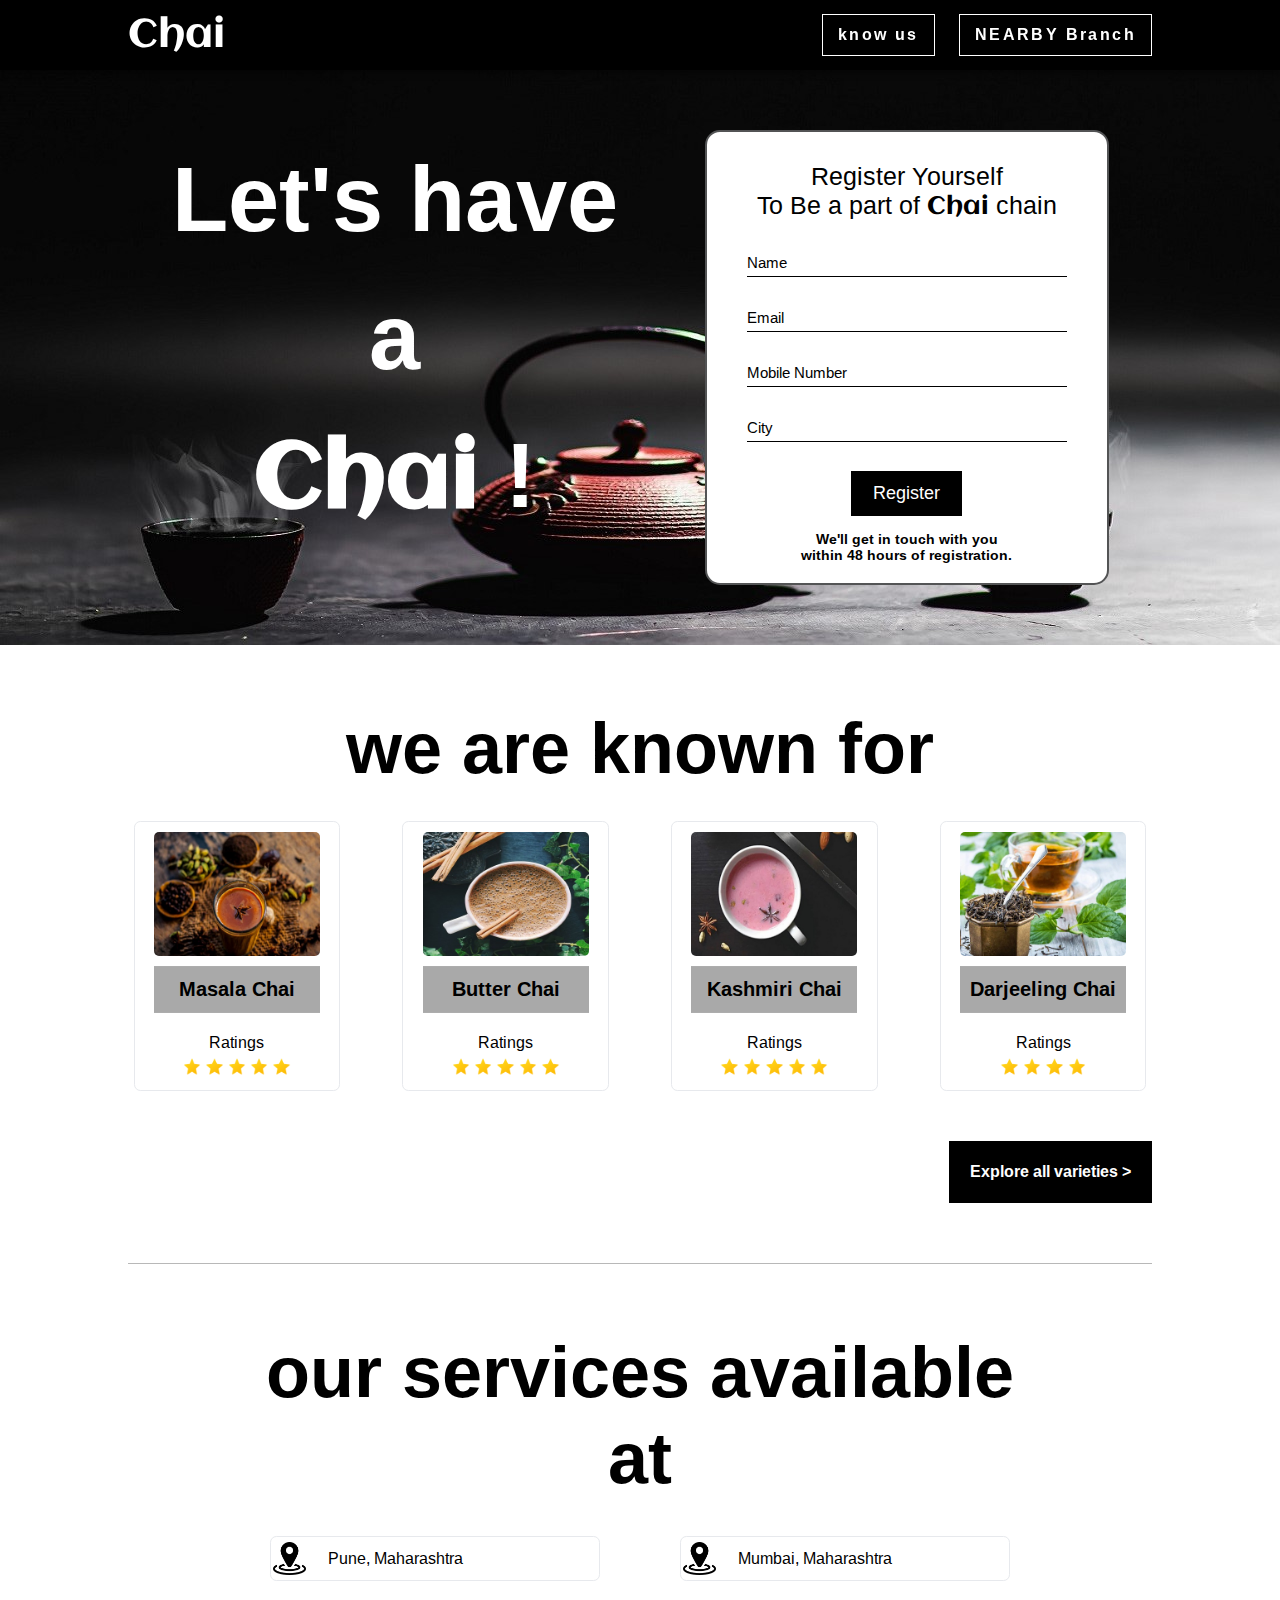
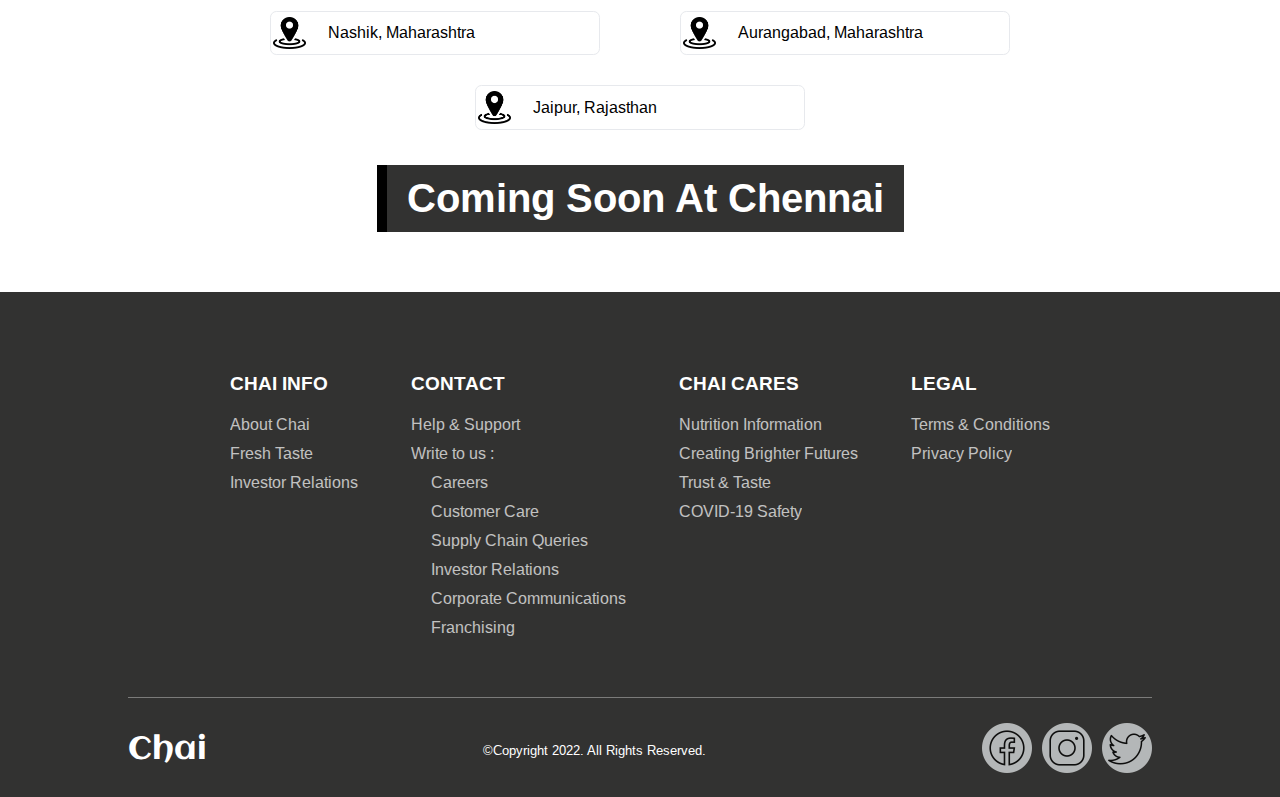
==== commit e8237b6a: "favicon added and final touch given" ====
--- a/Task 1- Landing Page/index.html
+++ b/Task 1- Landing Page/index.html
@@ -6,7 +6,8 @@
     <meta name="viewport" content="width=device-width, initial-scale=1.0">
     <link href="https://fonts.googleapis.com/css2?family=Aclonica&family=Arimo&family=Teko:wght@500&family=The+Nautigal:wght@700&display=swap" rel="stylesheet">
     <link rel="stylesheet" href="style.css">
-    <title>Chai :) Landing Page</title>
+    <link rel="icon" href="images/cup_icon.png">
+    <title>Chai-Landing Page</title>
 </head>
 <body>
     <div class="nav">
--- a/Task 1- Landing Page/style.css
+++ b/Task 1- Landing Page/style.css
@@ -10,8 +10,8 @@
 
 .nav{
     margin: auto;
-    padding: 10px 0px 0px 0px;
     height: 60px;
+    padding: 5px 0px;
     background-color: black;
     color: white;
     z-index: 22;
@@ -20,7 +20,7 @@
     box-shadow: 0 2px 6px rgb(0 0 0 / 30%), 0 3px 8px rgb(0 0 0 / 20%);
     display: flex;
     justify-content:space-between;
-    align-items:flex-start;
+    align-items: center;
 }
 
 .nav p{
@@ -29,16 +29,18 @@
     width: fit-content;
     margin-top: 0px;
     margin-left: 10%;
+    padding-right: 10px;
+    flex: 1fr;
 }
 
 .nav .right-side-nav{
     width: fit-content;
     height: fit-content;
     margin-right: 10%;
-    align-self: center;
+    flex: 1fr;
     display: flex;
     justify-content: space-between;
-    column-gap: 40px;
+    column-gap: 1.5em;
 }
 
 .right-side-nav a{
@@ -48,7 +50,7 @@
     color: white;
     border: 1px solid white;
     font-weight: 800;
-    padding: 16px 20px;
+    padding: 10px 15px;
     letter-spacing: .15em;
 }
 
@@ -61,7 +63,7 @@
     background-image: url(images/tea\ background.jpg);
     background-size: cover;
     width: 100%;
-    height: 100vh;
+    height: auto;
 }
 
 .header{
@@ -326,7 +328,7 @@
 
 .location img{
     width: 10%;
-    margin: 5px 0px;
+    margin: 5px 2px;
     height: fit-content;
     align-self: center;
 }
@@ -334,7 +336,7 @@
 .location p{
     height: fit-content;
     align-self: center;
-    font-size: 1.2rem;
+    font-size: 1rem;
     font-weight: 500;
 }
 
@@ -343,7 +345,7 @@
     margin: 5px 0px;
     border: 0.1rem solid #e7e9ed;border-radius: 0.4rem;
     display: flex;
-    justify-content:center;
+    justify-content:left;
 }
 
 .box-location .location:hover{
@@ -471,6 +473,10 @@
         align-self: center;
     }
 
+    .we-are-available #coming-soon{
+        font-size: 32px;
+    }
+
     .footer-main{
         display: flex;
         justify-content: space-between;
@@ -481,29 +487,33 @@
         width: 50%;
         align-self: flex-start;
     }
+
+    
 }
 
 @media (min-width: 610px) and (max-width: 767px) {
 
     .header{
-        padding: 0px;
+        padding: 20px 0px;
         padding-top: 10px;
         display: flex;
         flex-direction: column;
     }
 
     .left-header h1{
-        font-size: 62px;
-        line-height: 1.2em;
+        font-size: 72px;
+        line-height: 1.7em;
+        padding-bottom: 10px;
     }
 
     .first_view{
         width: 100%;
-        height: 120vh;
+        height: auto;
+        padding-bottom: 20px;
     }
 
     .card-box .card{
-        width: 75%;
+        width: 40%;
     }
 
     .we-are-famous-for a{
@@ -519,8 +529,13 @@
         font-size: 27px;
     }
 
+    .footer-main{
+        display: flex;
+        justify-content: space-between;
+    }
+
     .footer-main-col{
-        width: 50%;
+        width: 40%;
         align-self: flex-start;
     }
 
@@ -529,27 +544,107 @@
     }
 }
 
-@media (max-width: 609px){
+@media (min-width:481px) and (max-width: 609px){
 
     .nav p{
-        font-size: 35px;
-    }
-
-    .right-side-nav{
-        vertical-align: middle;
-    }
+        font-size: 40px;
+    }
+
     .right-side-nav a{
         border: .5px solid white;
         font-weight: 600;
-        padding: 10px 20px;
+        padding: 10px 10px;
         font-size: .7em;
         align-self: center;
         text-align: center;
     }
 
     .header{
+        padding: 20px 0px;
+        display: flex;
+        flex-direction: column;
+    }
+
+    .left-header h1{
+        font-size: 40px;
+        line-height: 1.7em;
+        padding-bottom: 10px;
+    }
+
+    .first_view{
+        width: 100%;
+        height: auto;
+        padding-bottom: 20px;
+    }
+
+    .card-box .card{
+        width: 75%;
+    }
+
+    .we-are-famous-for h1{
+        font-size: 52px;
+    }
+
+    
+    .we-are-available h1{
+        font-size: 52px;
+    }
+
+    .we-are-famous-for a{
+        align-self: center;
+    }
+
+    .box-location .location{
+        width: 80%;
+        column-gap: 20px;
+    }
+
+    .we-are-available #coming-soon{
+        font-size: 18px;
+    }
+
+    .footer-main{
+        margin: auto;
+    }
+
+    .footer-main-col{
+        width: 80%;
+        margin: auto;
+    }
+
+    .social-media-logos img{
+        width: 25px;
+    }
+
+    
+#bottom-logo{
+    font-size: 1.5rem;
+}
+
+#copyright{
+    font-size: .6rem;
+}
+
+}
+
+@media (min-width:320px) and (max-width: 480px){
+
+    .nav p{
+        font-size: 35px;
+    }
+
+    .right-side-nav a{
+        border: .5px solid white;
+        font-weight: 500;
+        padding: 8px 10px;
+        font-size: .7em;
+        align-self: center;
+        text-align: center;
+    }
+
+    .header{
         padding: 0px;
-        padding-top: 10px;
+        padding-top: 20px;
         display: flex;
         flex-direction: column;
     }
@@ -557,11 +652,17 @@
     .left-header h1{
         font-size: 40px;
         line-height: 1.2em;
+        padding-bottom: 10px;
     }
 
     .first_view{
         width: 100%;
-        height: 120vh;
+        height: auto;
+        padding-bottom: 20px;
+    }
+
+    .form p{
+        font-size: 16px;
     }
 
     .card-box .card{
@@ -587,25 +688,41 @@
     }
 
     .we-are-available #coming-soon{
-        font-size: 18px;
+        font-size: 15px;
+        padding: 7px 7px;
+    }
+
+    .footer-main{
+        margin: auto;
     }
 
     .footer-main-col{
         width: 80%;
-        align-self: flex-start;
+        margin: auto;
+        align-self: center;
     }
 
     .social-media-logos img{
         width: 25px;
     }
 
+    .social-media-logos{
+        width: 50%;
+        align-self: center;
+    }
+
+    .footer-bottom{
+        display: flex;
+        flex-direction: column;
+        row-gap: 15px;
+    }
     
-#bottom-logo{
-    font-size: 1.5rem;
-}
-
-#copyright{
-    font-size: .6rem;
-}
-
-}
+    #bottom-logo{
+        font-size: 1.5rem;
+    }
+
+    #copyright{
+        font-size: .8rem;
+    }
+
+}
